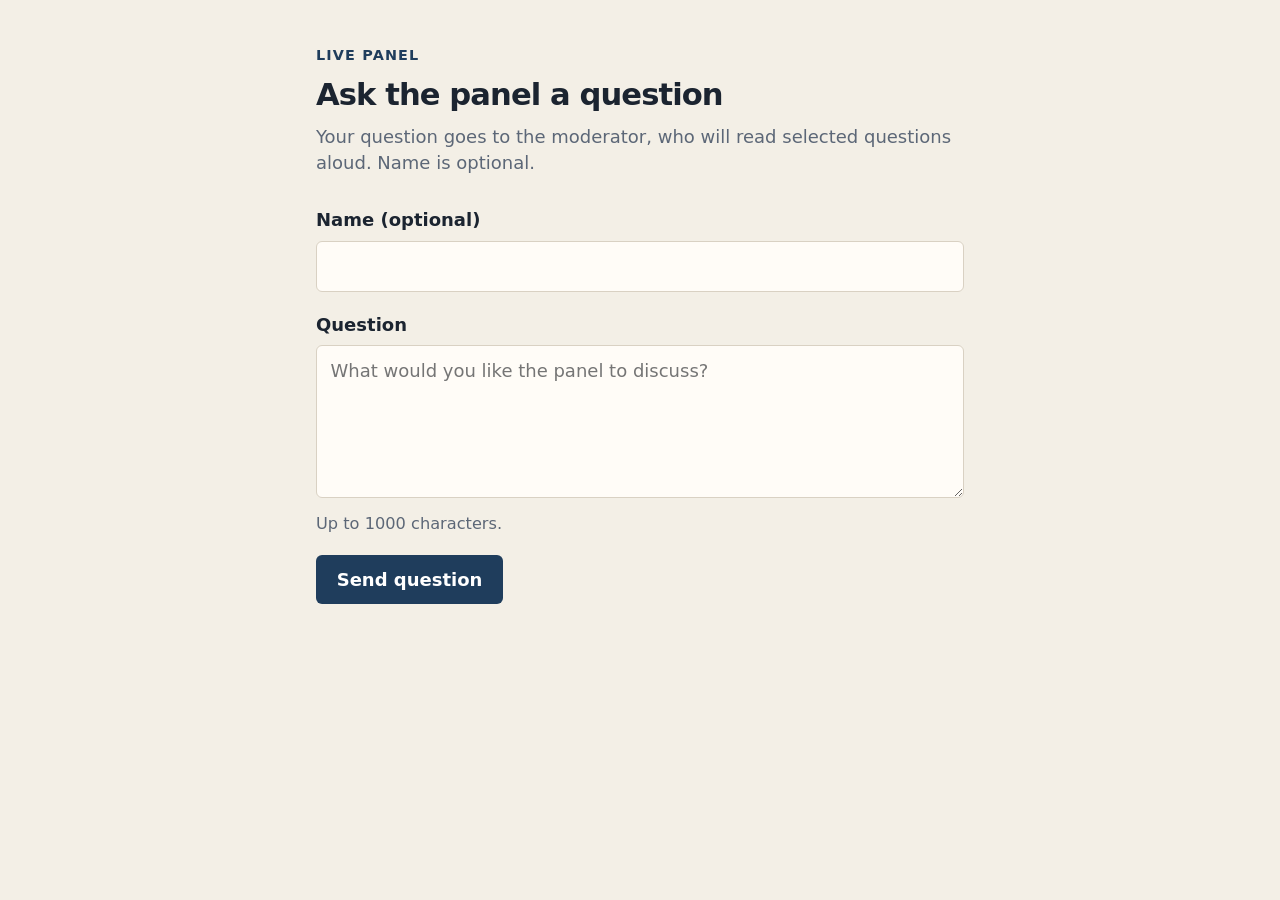
==== index.html @ 86734ef0 "Demo" ====
<!DOCTYPE html>
<html lang="en">
  <head>
    <meta charset="utf-8" />
    <meta name="viewport" content="width=device-width, initial-scale=1" />
    <title>CSCD Panel Q&amp;A</title>
    <link rel="stylesheet" href="css/style.css" />
  </head>
  <body>
    <main class="wrap">
      <header class="page-head">
        <span class="kicker">Live panel</span>
        <h1>Ask the panel a question</h1>
        <p>
          Your question goes to the moderator, who will read selected questions
          aloud. Name is optional.
        </p>
      </header>

      <p id="status" class="banner" hidden role="status"></p>

      <form id="question-form">
        <div class="field">
          <label for="name">Name (optional)</label>
          <input
            id="name"
            name="name"
            type="text"
            maxlength="100"
            autocomplete="name"
          />
        </div>
        <div class="field">
          <label for="body">Question</label>
          <textarea
            id="body"
            name="body"
            required
            maxlength="1000"
            placeholder="What would you like the panel to discuss?"
          ></textarea>
          <p class="hint">Up to 1000 characters.</p>
        </div>
        <div class="actions">
          <button type="submit" id="submit-btn">Send question</button>
        </div>
      </form>
    </main>
    <script src="js/submit.js"></script>
  </body>
</html>
---- css/style.css ----
:root {
  --ink: #1b2430;
  --muted: #5c6777;
  --paper: #f3efe6;
  --card: #fffcf7;
  --navy: #1f3d5c;
  --navy-hover: #163049;
  --line: #d9d1c3;
  --danger: #8a3b2d;
  --ok: #246644;
  --ok-bg: #e5f4ea;
  --err-bg: #f8e8e4;
}

* {
  box-sizing: border-box;
}

html {
  font-size: 18px;
}

body {
  margin: 0;
  font-family: "Segoe UI", system-ui, -apple-system, sans-serif;
  background: var(--paper);
  color: var(--ink);
  line-height: 1.45;
}

.wrap {
  width: min(36rem, calc(100% - 2rem));
  margin: 0 auto;
  padding: 2.5rem 0 4rem;
}

body.moderator .wrap {
  width: min(44rem, calc(100% - 2rem));
}

header.page-head {
  margin-bottom: 1.75rem;
}

header.page-head p {
  margin: 0.35rem 0 0;
  color: var(--muted);
}

h1 {
  margin: 0;
  font-size: 1.7rem;
  font-weight: 650;
  letter-spacing: -0.03em;
}

.kicker {
  display: block;
  margin-bottom: 0.4rem;
  font-size: 0.8rem;
  font-weight: 650;
  letter-spacing: 0.08em;
  text-transform: uppercase;
  color: var(--navy);
}

label {
  display: block;
  font-weight: 650;
  margin: 0 0 0.4rem;
}

.field {
  margin-bottom: 1.1rem;
}

.hint {
  margin: 0.35rem 0 0;
  color: var(--muted);
  font-size: 0.9rem;
}

input[type="text"],
input[type="password"],
textarea {
  width: 100%;
  font: inherit;
  color: var(--ink);
  background: var(--card);
  border: 1px solid var(--line);
  border-radius: 6px;
  padding: 0.65rem 0.75rem;
}

input:focus,
textarea:focus,
button:focus-visible {
  outline: 2px solid var(--navy);
  outline-offset: 2px;
}

textarea {
  min-height: 8.5rem;
  resize: vertical;
}

.actions {
  display: flex;
  flex-wrap: wrap;
  gap: 0.6rem;
  align-items: center;
}

button {
  font: inherit;
  font-weight: 650;
  background: var(--navy);
  color: #fff;
  border: 0;
  border-radius: 6px;
  padding: 0.65rem 1.15rem;
  cursor: pointer;
}

button:hover {
  background: var(--navy-hover);
}

button:disabled {
  opacity: 0.6;
  cursor: not-allowed;
}

button.secondary {
  background: transparent;
  color: var(--ink);
  border: 1px solid var(--line);
}

button.secondary:hover {
  background: #ebe6dc;
}

.banner {
  margin: 0 0 1.1rem;
  padding: 0.75rem 0.9rem;
  border-radius: 6px;
}

.banner.ok {
  background: var(--ok-bg);
  color: var(--ok);
}

.banner.err {
  background: var(--err-bg);
  color: var(--danger);
}

.banner[hidden],
.panel[hidden] {
  display: none;
}

.mod-bar {
  display: flex;
  justify-content: space-between;
  gap: 1rem;
  align-items: baseline;
  margin-bottom: 1.25rem;
}

.mod-bar h2 {
  margin: 0;
  font-size: 1.15rem;
}

.live {
  color: var(--muted);
  font-size: 0.9rem;
}

.question {
  background: var(--card);
  border: 1px solid var(--line);
  border-radius: 8px;
  padding: 1rem 1.1rem 1.05rem;
  margin-bottom: 0.85rem;
}

.question header {
  display: flex;
  justify-content: space-between;
  gap: 0.75rem;
  color: var(--muted);
  font-size: 0.9rem;
}

.question .who {
  font-weight: 650;
  color: var(--ink);
}

.question .body {
  margin: 0.5rem 0 0.95rem;
  font-size: 1.35rem;
  font-weight: 500;
  letter-spacing: -0.02em;
  white-space: pre-wrap;
}

.question .badge {
  margin: 0.5rem 0 0;
  font-size: 0.8rem;
  font-weight: 650;
  letter-spacing: 0.04em;
  text-transform: uppercase;
  color: var(--muted);
}

.empty {
  color: var(--muted);
  margin: 0 0 1.5rem;
}

.handled {
  margin-top: 1.75rem;
}

.handled summary {
  cursor: pointer;
  font-weight: 650;
}

.handled .question .body {
  font-size: 1.05rem;
  font-weight: 400;
}

@media (max-width: 640px) {
  html {
    font-size: 16px;
  }

  .question .body {
    font-size: 1.2rem;
  }
}
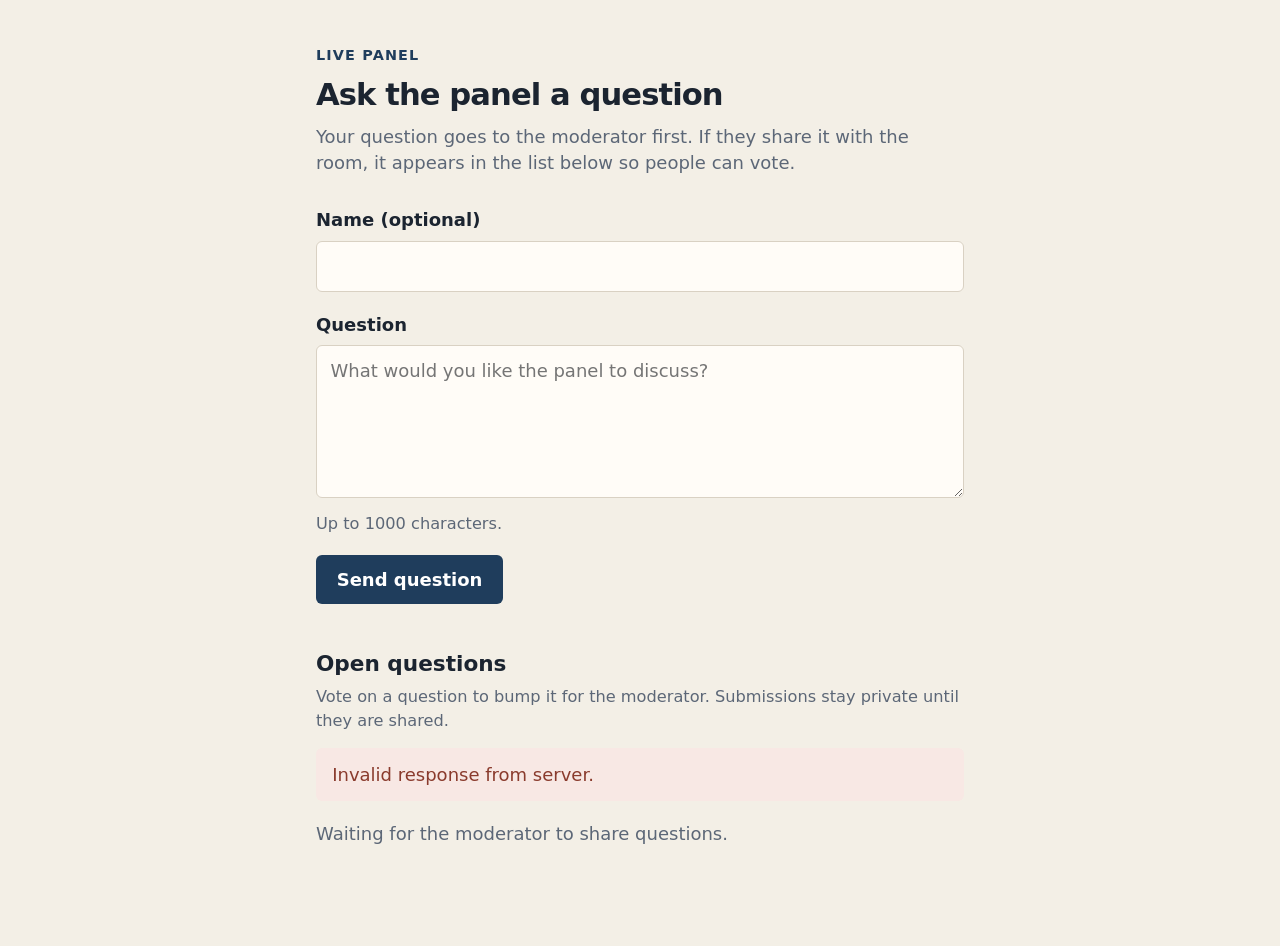
==== commit 5dc004c2: "adding display wall, voting, and undo features for mod" ====
--- a/index.html
+++ b/index.html
@@ -12,8 +12,8 @@
         <span class="kicker">Live panel</span>
         <h1>Ask the panel a question</h1>
         <p>
-          Your question goes to the moderator, who will read selected questions
-          aloud. Name is optional.
+          Your question goes to the moderator first. If they share it with the
+          room, it appears in the list below so people can vote.
         </p>
       </header>
 
@@ -45,7 +45,16 @@
           <button type="submit" id="submit-btn">Send question</button>
         </div>
       </form>
+
+      <section class="section-head" aria-labelledby="wall-heading">
+        <h2 id="wall-heading">Open questions</h2>
+        <p class="hint">Vote on a question to bump it for the moderator. Submissions stay private until they are shared.</p>
+      </section>
+      <p id="wall-status" class="banner" hidden role="status"></p>
+      <p id="wall-empty" class="empty">Waiting for the moderator to share questions.</p>
+      <div id="wall-list" class="wall-list"></div>
     </main>
     <script src="js/submit.js"></script>
+    <script src="js/wall.js"></script>
   </body>
 </html>
--- a/css/style.css
+++ b/css/style.css
@@ -218,6 +218,128 @@
   color: var(--muted);
 }
 
+.badge-row {
+  display: flex;
+  flex-wrap: wrap;
+  gap: 0.4rem;
+  margin: 0.15rem 0 0.55rem;
+}
+
+.pill {
+  display: inline-block;
+  font-size: 0.75rem;
+  font-weight: 650;
+  letter-spacing: 0.04em;
+  text-transform: uppercase;
+  padding: 0.15rem 0.45rem;
+  border-radius: 999px;
+  background: #ebe6dc;
+  color: var(--muted);
+}
+
+.pill.on {
+  background: #dce7f2;
+  color: var(--navy);
+}
+
+.pill.live {
+  background: #e4f3ea;
+  color: var(--ok);
+}
+
+.vote-count {
+  color: var(--muted);
+  font-weight: 650;
+  font-variant-numeric: tabular-nums;
+}
+
+.q-row {
+  display: grid;
+  grid-template-columns: 3.6rem 1fr;
+  gap: 0.85rem;
+  align-items: start;
+}
+
+.vote-box {
+  display: flex;
+  flex-direction: column;
+  align-items: center;
+  gap: 0.2rem;
+  padding-top: 0.15rem;
+}
+
+.vote-box .count {
+  font-size: 1.15rem;
+  font-weight: 700;
+  font-variant-numeric: tabular-nums;
+  line-height: 1;
+}
+
+.vote-box button {
+  padding: 0.35rem 0.5rem;
+  min-width: 3.1rem;
+  font-size: 0.85rem;
+}
+
+.vote-box button[aria-pressed="true"] {
+  background: var(--navy);
+  color: #fff;
+}
+
+.wall-list {
+  margin-top: 0.5rem;
+}
+
+.ask-link {
+  margin: 0.75rem 0 0;
+}
+
+.ask-link a {
+  color: var(--navy);
+  font-weight: 650;
+}
+
+body.display {
+  min-height: 100vh;
+  background: #10141c;
+  color: #f4f1ea;
+}
+
+body.display .wrap {
+  width: min(56rem, calc(100% - 2.5rem));
+  padding: 8vh 0 4rem;
+}
+
+body.display .kicker {
+  color: #c9b27a;
+}
+
+body.display h1 {
+  font-size: clamp(2rem, 6.5vw, 4.4rem);
+  line-height: 1.15;
+  letter-spacing: -0.04em;
+}
+
+body.display .who {
+  margin-top: 1.25rem;
+  font-size: 1.15rem;
+  color: #b7c0cc;
+}
+
+body.display .empty-display {
+  color: #8b95a3;
+  font-size: 1.4rem;
+}
+
+.section-head {
+  margin: 2.4rem 0 0.9rem;
+}
+
+.section-head h2 {
+  margin: 0 0 0.3rem;
+  font-size: 1.2rem;
+}
+
 .empty {
   color: var(--muted);
   margin: 0 0 1.5rem;
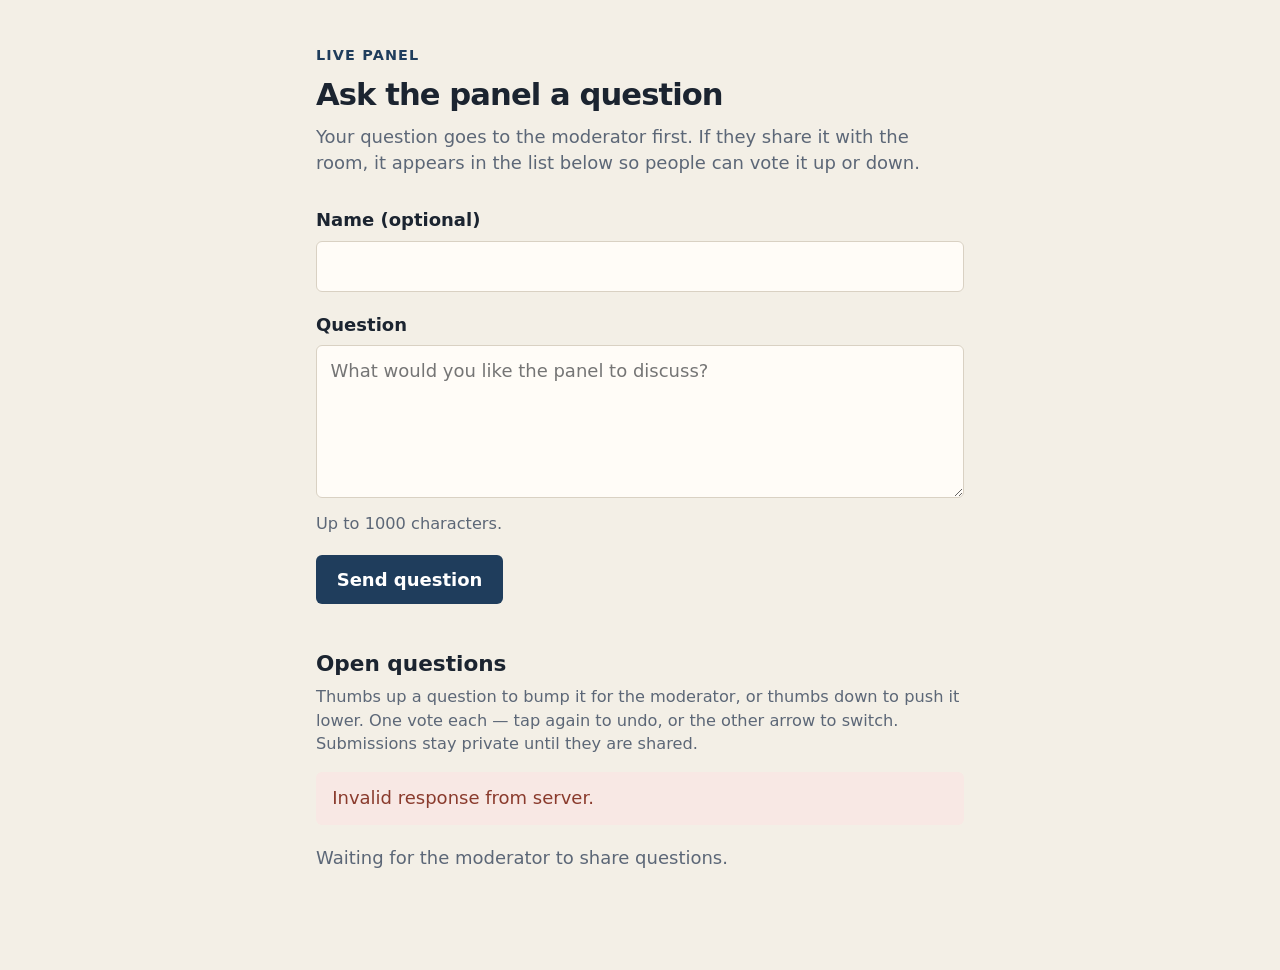
==== commit 66e362d8: "features" ====
--- a/index.html
+++ b/index.html
@@ -13,7 +13,7 @@
         <h1>Ask the panel a question</h1>
         <p>
           Your question goes to the moderator first. If they share it with the
-          room, it appears in the list below so people can vote.
+          room, it appears in the list below so people can vote it up or down.
         </p>
       </header>
 
@@ -48,7 +48,7 @@
 
       <section class="section-head" aria-labelledby="wall-heading">
         <h2 id="wall-heading">Open questions</h2>
-        <p class="hint">Vote on a question to bump it for the moderator. Submissions stay private until they are shared.</p>
+        <p class="hint">Thumbs up a question to bump it for the moderator, or thumbs down to push it lower. One vote each — tap again to undo, or the other arrow to switch. Submissions stay private until they are shared.</p>
       </section>
       <p id="wall-status" class="banner" hidden role="status"></p>
       <p id="wall-empty" class="empty">Waiting for the moderator to share questions.</p>
--- a/css/style.css
+++ b/css/style.css
@@ -276,13 +276,25 @@
 }
 
 .vote-box button {
-  padding: 0.35rem 0.5rem;
-  min-width: 3.1rem;
-  font-size: 0.85rem;
-}
-
-.vote-box button[aria-pressed="true"] {
+  padding: 0.2rem 0.5rem;
+  min-width: 2.6rem;
+  font-size: 0.95rem;
+  line-height: 1.1;
+}
+
+.vote-box .count {
+  margin: 0.15rem 0;
+}
+
+.vote-box button[data-vote="1"][aria-pressed="true"] {
   background: var(--navy);
+  border-color: var(--navy);
+  color: #fff;
+}
+
+.vote-box button[data-vote="-1"][aria-pressed="true"] {
+  background: var(--danger);
+  border-color: var(--danger);
   color: #fff;
 }
 
